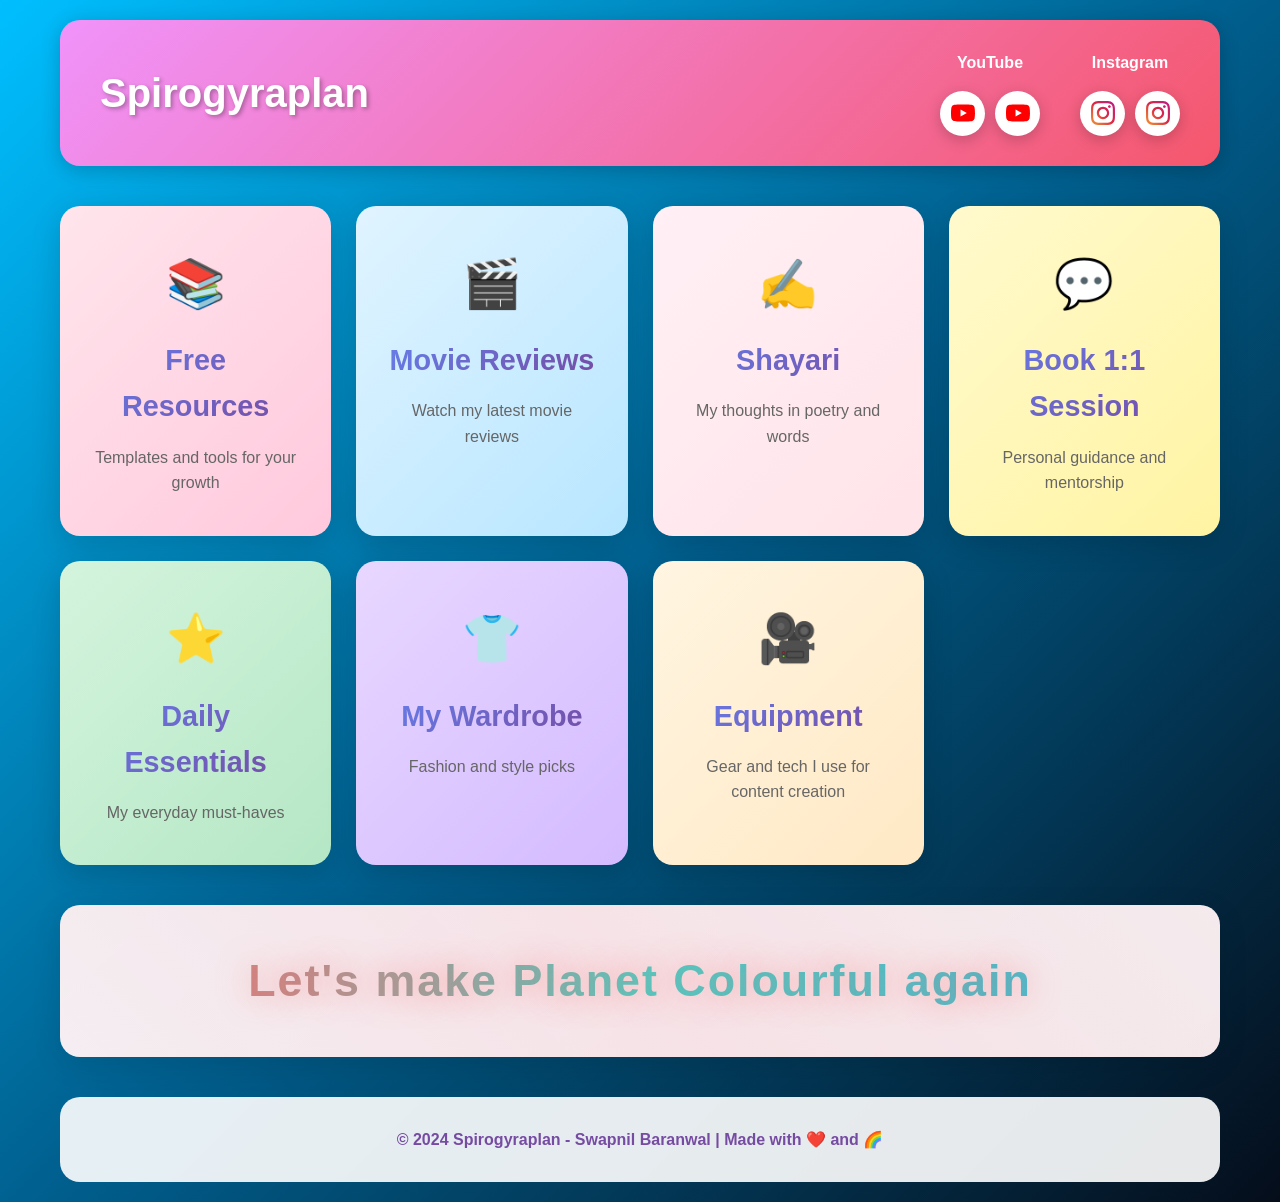
==== index.html @ debbb571 "Initial commit" ====
<!DOCTYPE html>
<html lang="en">
<head>
    <meta charset="UTF-8">
    <meta name="viewport" content="width=device-width, initial-scale=1.0">
    <title>Spirogyraplan - Swapnil Baranwal</title>
    <link rel="stylesheet" href="styles/main.css">
    <link rel="stylesheet" href="styles/cursor.css">
    <link rel="stylesheet" href="styles/festival.css">
</head>
<body>
    <!-- Custom Cursor -->
    <div class="custom-cursor" id="cursor"></div>

    <!-- Festival Popup Modal -->
    <div id="festival-popup" class="festival-modal">
        <div class="modal-content">
            <span class="modal-emoji" id="modalEmoji">🎉</span>
            <h2 class="modal-title" id="modalTitle">Festival Name</h2>
            <p class="modal-date" id="modalDate">Dates go here</p>
            <p style="margin-bottom: 20px; color: #555;">Welcome to the festival theme! Enjoy the vibe!</p>
            <button class="close-btn" onclick="closePopup()">Let's Celebrate! 🚀</button>
        </div>
    </div>

    <div class="container">
        <header>
            <h1>Spirogyraplan</h1>
            
            <div class="social-container">
                <div class="social-group">
                    <h3>YouTube</h3>
                    <div class="social-links">
                        <a href="https://www.youtube.com/@Swapnilbaranwallive" target="_blank" title="Swapnil Baranwal Live">
                            <svg fill="#FF0000" viewBox="0 0 24 24"><path d="M23.498 6.186a3.016 3.016 0 0 0-2.122-2.136C19.505 3.545 12 3.545 12 3.545s-7.505 0-9.377.505A3.017 3.017 0 0 0 .502 6.186C0 8.07 0 12 0 12s0 3.93.502 5.814a3.016 3.016 0 0 0 2.122 2.136c1.871.505 9.376.505 9.376.505s7.505 0 9.377-.505a3.015 3.015 0 0 0 2.122-2.136C24 15.93 24 12 24 12s0-3.93-.502-5.814zM9.545 15.568V8.432L15.818 12l-6.273 3.568z"/></svg>
                        </a>
                        <a href="https://www.youtube.com/@Spirogyraplan" target="_blank" title="Spirogyraplan">
                            <svg fill="#FF0000" viewBox="0 0 24 24"><path d="M23.498 6.186a3.016 3.016 0 0 0-2.122-2.136C19.505 3.545 12 3.545 12 3.545s-7.505 0-9.377.505A3.017 3.017 0 0 0 .502 6.186C0 8.07 0 12 0 12s0 3.93.502 5.814a3.016 3.016 0 0 0 2.122 2.136c1.871.505 9.376.505 9.376.505s7.505 0 9.377-.505a3.015 3.015 0 0 0 2.122-2.136C24 15.93 24 12 24 12s0-3.93-.502-5.814zM9.545 15.568V8.432L15.818 12l-6.273 3.568z"/></svg>
                        </a>
                    </div>
                </div>

                <div class="social-group">
                    <h3>Instagram</h3>
                    <div class="social-links">
                        <a href="https://www.instagram.com/baranwalswapnil_" target="_blank" title="@baranwalswapnil_">
                            <svg fill="url(#instagram-gradient)" viewBox="0 0 24 24">
                                <defs>
                                    <linearGradient id="instagram-gradient" x1="0%" y1="100%" x2="100%" y2="0%">
                                        <stop offset="0%" style="stop-color:#f09433;stop-opacity:1" />
                                        <stop offset="25%" style="stop-color:#e6683c;stop-opacity:1" />
                                        <stop offset="50%" style="stop-color:#dc2743;stop-opacity:1" />
                                        <stop offset="75%" style="stop-color:#cc2366;stop-opacity:1" />
                                        <stop offset="100%" style="stop-color:#bc1888;stop-opacity:1" />
                                    </linearGradient>
                                </defs>
                                <path d="M12 2.163c3.204 0 3.584.012 4.85.07 3.252.148 4.771 1.691 4.919 4.919.058 1.265.069 1.645.069 4.849 0 3.205-.012 3.584-.069 4.849-.149 3.225-1.664 4.771-4.919 4.919-1.266.058-1.644.07-4.85.07-3.204 0-3.584-.012-4.849-.07-3.26-.149-4.771-1.699-4.919-4.92-.058-1.265-.07-1.644-.07-4.849 0-3.204.013-3.583.07-4.849.149-3.227 1.664-4.771 4.919-4.919 1.266-.057 1.645-.069 4.849-.069zm0-2.163c-3.259 0-3.667.014-4.947.072-4.358.2-6.78 2.618-6.98 6.98-.059 1.281-.073 1.689-.073 4.948 0 3.259.014 3.668.072 4.948.2 4.358 2.618 6.78 6.98 6.98 1.281.058 1.689.072 4.948.072 3.259 0 3.668-.014 4.948-.072 4.354-.2 6.782-2.618 6.979-6.98.059-1.28.073-1.689.073-4.948 0-3.259-.014-3.667-.072-4.947-.196-4.354-2.617-6.78-6.979-6.98-1.281-.059-1.69-.073-4.949-.073zm0 5.838c-3.403 0-6.162 2.759-6.162 6.162s2.759 6.163 6.162 6.163 6.162-2.759 6.162-6.163c0-3.403-2.759-6.162-6.162-6.162zm0 10.162c-2.209 0-4-1.79-4-4 0-2.209 1.791-4 4-4s4 1.791 4 4c0 2.21-1.791 4-4 4zm6.406-11.845c-.796 0-1.441.645-1.441 1.44s.645 1.44 1.441 1.44c.795 0 1.439-.645 1.439-1.44s-.644-1.44-1.439-1.44z"/>
                            </svg>
                        </a>
                        
                        <a href="https://www.instagram.com/ldhiq" target="_blank" title="@ldhiq">
                            <svg fill="url(#instagram-gradient2)" viewBox="0 0 24 24">
                                <defs>
                                    <linearGradient id="instagram-gradient2" x1="0%" y1="100%" x2="100%" y2="0%">
                                        <stop offset="0%" style="stop-color:#f09433;stop-opacity:1" />
                                        <stop offset="25%" style="stop-color:#e6683c;stop-opacity:1" />
                                        <stop offset="50%" style="stop-color:#dc2743;stop-opacity:1" />
                                        <stop offset="75%" style="stop-color:#cc2366;stop-opacity:1" />
                                        <stop offset="100%" style="stop-color:#bc1888;stop-opacity:1" />
                                    </linearGradient>
                                </defs>
                                <path d="M12 2.163c3.204 0 3.584.012 4.85.07 3.252.148 4.771 1.691 4.919 4.919.058 1.265.069 1.645.069 4.849 0 3.205-.012 3.584-.069 4.849-.149 3.225-1.664 4.771-4.919 4.919-1.266.058-1.644.07-4.85.07-3.204 0-3.584-.012-4.849-.07-3.26-.149-4.771-1.699-4.919-4.92-.058-1.265-.07-1.644-.07-4.849 0-3.204.013-3.583.07-4.849.149-3.227 1.664-4.771 4.919-4.919 1.266-.057 1.645-.069 4.849-.069zm0-2.163c-3.259 0-3.667.014-4.947.072-4.358.2-6.78 2.618-6.98 6.98-.059 1.281-.073 1.689-.073 4.948 0 3.259.014 3.668.072 4.948.2 4.358 2.618 6.78 6.98 6.98 1.281.058 1.689.072 4.948.072 3.259 0 3.668-.014 4.948-.072 4.354-.2 6.782-2.618 6.979-6.98.059-1.28.073-1.689.073-4.948 0-3.259-.014-3.667-.072-4.947-.196-4.354-2.617-6.78-6.979-6.98-1.281-.059-1.69-.073-4.949-.073zm0 5.838c-3.403 0-6.162 2.759-6.162 6.162s2.759 6.163 6.162 6.163 6.162-2.759 6.162-6.163c0-3.403-2.759-6.162-6.162-6.162zm0 10.162c-2.209 0-4-1.79-4-4 0-2.209 1.791-4 4-4s4 1.791 4 4c0 2.21-1.791 4-4 4zm6.406-11.845c-.796 0-1.441.645-1.441 1.44s.645 1.44 1.441 1.44c.795 0 1.439-.645 1.439-1.44s-.644-1.44-1.439-1.44z"/>
                            </svg>
                        </a>
                    </div>
                </div>
            </div>
        </header>

        <!-- Home Page -->
        <div id="home" class="page active">
            <div class="nav-section">
                <div class="nav-card" onclick="window.location.href='pages/resources.html'" style="background: linear-gradient(135deg, #FFE5EC 0%, #FFC9DD 100%);">
                    <div class="icon">📚</div>
                    <h2>Free Resources</h2>
                    <p>Templates and tools for your growth</p>
                </div>

                <div class="nav-card" onclick="window.location.href='pages/movie-reviews.html'" style="background: linear-gradient(135deg, #E0F4FF 0%, #B8E6FF 100%);">
                    <div class="icon">🎬</div>
                    <h2>Movie Reviews</h2>
                    <p>Watch my latest movie reviews</p>
                </div>

                <div class="nav-card" onclick="window.location.href='pages/shayari.html'" style="background: linear-gradient(135deg, #FFF0F5 0%, #FFE4E9 100%);">
                    <div class="icon">✍️</div>
                    <h2>Shayari</h2>
                    <p>My thoughts in poetry and words</p>
                </div>

                <div class="nav-card" onclick="window.location.href='pages/booking.html'" style="background: linear-gradient(135deg, #FFFACD 0%, #FFF4A3 100%);">
                    <div class="icon">💬</div>
                    <h2>Book 1:1 Session</h2>
                    <p>Personal guidance and mentorship</p>
                </div>

                <div class="nav-card" onclick="window.location.href='pages/daily-essentials.html'" style="background: linear-gradient(135deg, #D4F4DD 0%, #B5E7C5 100%);">
                    <div class="icon">⭐</div>
                    <h2>Daily Essentials</h2>
                    <p>My everyday must-haves</p>
                </div>

                <div class="nav-card" onclick="window.location.href='pages/wardrobe.html'" style="background: linear-gradient(135deg, #E8D7FF 0%, #D4BBFF 100%);">
                    <div class="icon">👕</div>
                    <h2>My Wardrobe</h2>
                    <p>Fashion and style picks</p>
                </div>

                <div class="nav-card" onclick="window.location.href='pages/equipment.html'" style="background: linear-gradient(135deg, #FFF5E1 0%, #FFE9C5 100%);">
                    <div class="icon">🎥</div>
                    <h2>Equipment</h2>
                    <p>Gear and tech I use for content creation</p>
                </div>
            </div>
            
            <div class="colorful-text-container">
                <div class="colorful-text">Let's make Planet Colourful again</div>
            </div>
        </div>

        <footer>
            <p>© 2024 Spirogyraplan - Swapnil Baranwal | Made with ❤️ and 🌈</p>
        </footer>
    </div>


    <script src="js/cursor.js"></script>
    <script src="js/festival.js"></script>
</body>
</html>
---- styles/main.css ----
* {
    margin: 0;
    padding: 0;
    box-sizing: border-box;
}

body {
    font-family: 'Segoe UI', Tahoma, Geneva, Verdana, sans-serif;
    line-height: 1.6;
    color: #333;
    background: linear-gradient(135deg, #00bfff 0%, #005f8e 50%, #050d1a 100%);
    min-height: 100vh;
    cursor: none;
}

.container {
    max-width: 1200px;
    margin: 0 auto;
    padding: 20px;
}

header {
    background: linear-gradient(135deg, #f093fb 0%, #f5576c 100%);
    padding: 30px 40px;
    box-shadow: 0 4px 20px rgba(0,0,0,0.2);
    margin-bottom: 40px;
    border-radius: 20px;
    display: flex;
    justify-content: space-between;
    align-items: center;
    flex-wrap: wrap;
    gap: 20px;
}

h1 {
    font-size: 2.5em;
    color: white;
    text-shadow: 2px 2px 4px rgba(0,0,0,0.3);
    margin: 0;
    animation: fadeInDown 1s;
}

h1::before {
    content: '';
}

.tagline {
    font-size: 1.1em;
    color: #fff;
    max-width: 100%;
    margin: 20px 0;
    line-height: 1.8;
    font-style: italic;
    text-shadow: 1px 1px 2px rgba(0,0,0,0.2);
    font-family: 'Noto Sans Devanagari', sans-serif;
    text-align: center;
    width: 100%;
}

.social-container {
    display: flex;
    justify-content: flex-end;
    align-items: center;
    gap: 40px;
    flex-wrap: wrap;
}

.social-group {
    display: flex;
    flex-direction: column;
    align-items: center;
    gap: 10px;
}

.social-group h3 {
    color: white;
    font-size: 1em;
    margin-bottom: 5px;
}

.social-links {
    display: flex;
    gap: 10px;
    align-items: center;
}

.social-links a {
    display: flex;
    align-items: center;
    justify-content: center;
    width: 45px;
    height: 45px;
    background: white;
    border-radius: 50%;
    transition: all 0.3s;
    box-shadow: 0 4px 15px rgba(0,0,0,0.2);
}

.social-links a:hover {
    transform: translateY(-5px) scale(1.1);
    box-shadow: 0 6px 25px rgba(0,0,0,0.3);
}

.social-links a svg {
    width: 24px;
    height: 24px;
}

.page {
    display: none;
}

.page.active {
    display: block;
    animation: fadeInUp 0.6s;
}

.nav-section {
    display: grid;
    grid-template-columns: repeat(auto-fit, minmax(250px, 1fr));
    gap: 25px;
    margin-bottom: 40px;
}

.nav-card {
    background: linear-gradient(135deg, #e0f0ff 0%, #4fc3f7 50%, #0277bd 100%);
    padding: 40px 30px;
    border-radius: 20px;
    text-align: center;
    cursor: pointer;
    transition: all 0.3s;
    box-shadow: 0 8px 30px rgba(0,0,0,0.15);
}

.nav-card:hover {
    transform: translateY(-10px);
    box-shadow: 0 12px 40px rgba(0,0,0,0.2);
}

.nav-card h2 {
    font-size: 1.8em;
    margin-bottom: 15px;
    background: linear-gradient(135deg, #667eea 0%, #764ba2 100%);
    -webkit-background-clip: text;
    -webkit-text-fill-color: transparent;
    background-clip: text;
}

.nav-card p {
    color: #666;
    font-size: 1em;
}

.nav-card .icon {
    font-size: 3em;
    margin-bottom: 15px;
}

section {
    background: linear-gradient(160deg, #f0f4ff 0%, #dce8ff 40%, #c3d4ff 100%);
    padding: 40px;
    border-radius: 20px;
    box-shadow: 0 8px 30px rgba(0,0,0,0.12);
}

.back-btn {
    display: inline-block;
    padding: 12px 30px;
    background: linear-gradient(135deg, #667eea 0%, #764ba2 100%);
    color: white;
    text-decoration: none;
    border-radius: 25px;
    font-weight: bold;
    margin-bottom: 30px;
    transition: all 0.3s;
    cursor: pointer;
    border: none;
    font-size: 1em;
}

.back-btn:hover {
    transform: translateY(-3px);
    box-shadow: 0 6px 20px rgba(102, 126, 234, 0.4);
}

h2 {
    font-size: 2.2em;
    margin-bottom: 25px;
    background: linear-gradient(135deg, #667eea 0%, #764ba2 100%);
    -webkit-background-clip: text;
    -webkit-text-fill-color: transparent;
    background-clip: text;
}

.item-grid {
    display: grid;
    grid-template-columns: repeat(auto-fit, minmax(280px, 1fr));
    gap: 25px;
    margin-top: 30px;
}

.item-card {
    background: rgba(255, 255, 255, 0.7);
    backdrop-filter: blur(10px);
    border: 1px solid rgba(255, 255, 255, 0.5);
    padding: 25px;
    border-radius: 15px;
    box-shadow: 0 4px 15px rgba(0,0,0,0.12);
    transition: all 0.3s;
}

.item-card:hover {
    transform: translateY(-5px);
    box-shadow: 0 8px 25px rgba(0,0,0,0.2);
}

.item-card h3 {
    color: #764ba2;
    margin-bottom: 10px;
    font-size: 1.3em;
}

.item-card p {
    color: #555;
    margin-bottom: 15px;
}

.item-card a {
    display: inline-block;
    padding: 10px 25px;
    background: linear-gradient(135deg, #667eea 0%, #764ba2 100%);
    color: white;
    text-decoration: none;
    border-radius: 25px;
    font-weight: bold;
    transition: all 0.3s;
}

.item-card a:hover {
    transform: scale(1.05);
    box-shadow: 0 4px 15px rgba(102, 126, 234, 0.4);
}

.resource-card {
    background: rgba(255, 255, 255, 0.7);
    backdrop-filter: blur(10px);
    border: 1px solid rgba(255, 255, 255, 0.5);
    padding: 25px;
    border-radius: 15px;
    box-shadow: 0 4px 15px rgba(0,0,0,0.12);
    transition: all 0.3s;
}

.resource-card:hover {
    transform: translateY(-5px);
    box-shadow: 0 8px 25px rgba(0,0,0,0.2);
}

.resource-grid {
    display: grid;
    grid-template-columns: repeat(auto-fit, minmax(280px, 1fr));
    gap: 25px;
    margin-top: 30px;
}

.resource-card h3 {
    color: #667eea;
    margin-bottom: 10px;
}

.download-btn {
    display: inline-block;
    margin-top: 10px;
    padding: 12px 30px;
    background: linear-gradient(135deg, #f093fb 0%, #f5576c 100%);
    color: white;
    text-decoration: none;
    border-radius: 25px;
    font-weight: bold;
    transition: all 0.3s;
}

.download-btn:hover {
    transform: scale(1.05);
    box-shadow: 0 4px 15px rgba(245, 87, 108, 0.4);
}

.booking-content {
    text-align: center;
}

.booking-content p {
    font-size: 1.1em;
    margin: 20px 0;
    color: #555;
}

.cta-button {
    display: inline-block;
    padding: 18px 45px;
    background: linear-gradient(135deg, #667eea 0%, #764ba2 100%);
    color: white;
    text-decoration: none;
    border-radius: 50px;
    font-size: 1.2em;
    font-weight: bold;
    transition: all 0.3s;
    box-shadow: 0 6px 20px rgba(102, 126, 234, 0.3);
}

.cta-button:hover {
    transform: translateY(-3px);
    box-shadow: 0 8px 30px rgba(102, 126, 234, 0.5);
}

.movie-card {
    background: linear-gradient(160deg, #f3e8ff 0%, #c084fc 55%, #7c3aed 100%);
    border-radius: 15px;
    overflow: hidden;
    box-shadow: 0 4px 15px rgba(0,0,0,0.15);
    transition: all 0.3s;
}

.movie-card:hover {
    transform: translateY(-5px);
    box-shadow: 0 8px 25px rgba(0,0,0,0.2);
}

.movie-card img {
    width: 100%;
    aspect-ratio: 2 / 3;
    object-fit: contain;
    background: #111;
    display: block;
}

.movie-info {
    padding: 20px;
}

.movie-info h3 {
    color: #764ba2;
    margin-bottom: 10px;
}

.star-rating {
    display: inline-flex;
    gap: 3px;
    margin: 10px 0;
}

.star {
    position: relative;
    display: inline-block;
    font-size: 2.2em;
    font-weight: 900;
    color: #ddd;
    line-height: 1;
}

.star.filled {
    color: #FFD700;
}

/* Half star: base is grey, left half shown in gold via ::before */
.star.half {
    color: #ddd;
}

.star.half::before {
    content: '★';
    position: absolute;
    left: 0;
    top: 0;
    width: 50%;
    overflow: hidden;
    color: #FFD700;
}

.movie-info a {
    display: inline-block;
    margin-top: 10px;
    padding: 10px 25px;
    background: linear-gradient(135deg, #667eea 0%, #764ba2 100%);
    color: white;
    text-decoration: none;
    border-radius: 25px;
    font-weight: bold;
    transition: all 0.3s;
}

.movie-info a:hover {
    transform: scale(1.05);
    box-shadow: 0 4px 15px rgba(102, 126, 234, 0.4);
}

/* ── MOVIE SEARCH ─────────────────────────────────────── */
.search-wrapper {
    position: relative;
    margin-bottom: 30px;
}

.search-input {
    width: 100%;
    padding: 16px 52px 16px 20px;
    font-size: 1.05em;
    border: 2px solid #e0e0e0;
    border-radius: 50px;
    outline: none;
    transition: border-color 0.3s, box-shadow 0.3s;
    font-family: inherit;
}

.search-input:focus {
    border-color: #667eea;
    box-shadow: 0 0 0 4px rgba(102,126,234,0.15);
}

.search-icon {
    position: absolute;
    right: 20px;
    top: 50%;
    transform: translateY(-50%);
    font-size: 1.2em;
    pointer-events: none;
}

.suggestions-box {
    position: absolute;
    top: calc(100% + 6px);
    left: 0;
    right: 0;
    background: white;
    border: 1.5px solid #e0e0e0;
    border-radius: 16px;
    box-shadow: 0 8px 30px rgba(0,0,0,0.12);
    z-index: 100;
    overflow: hidden;
    display: none;
}

.suggestion-item {
    padding: 13px 20px;
    cursor: pointer;
    font-size: 0.98em;
    color: #333;
    transition: background 0.15s;
    border-bottom: 1px solid #f5f5f5;
}

.suggestion-item:last-child { border-bottom: none; }

.suggestion-item:hover,
.suggestion-item.active {
    background: linear-gradient(135deg, #667eea22, #764ba222);
    color: #667eea;
}

.suggestion-item mark {
    background: none;
    color: #764ba2;
    font-weight: 700;
}

.no-results {
    text-align: center;
    padding: 40px 20px;
    color: #aaa;
    font-size: 1.1em;
    display: none;
}

.movie-card.hidden { display: none; }

.colorful-text-container {
    text-align: center;
    margin-top: 40px;
    padding: 40px;
    background: rgba(255,255,255,0.95);
    border-radius: 20px;
    box-shadow: 0 8px 30px rgba(0,0,0,0.1);
    overflow: hidden;
    position: relative;
}

.colorful-text-container::before {
    content: '';
    position: absolute;
    top: -50%;
    left: -50%;
    width: 200%;
    height: 200%;
    background: linear-gradient(
        45deg,
        transparent,
        rgba(255, 182, 193, 0.3),
        transparent
    );
    animation: shimmer 3s infinite;
}

.colorful-text {
    font-size: 2.8em;
    font-weight: bold;
    background: linear-gradient(
        90deg,
        #FF6B6B 0%,
        #4ECDC4 16.66%,
        #45B7D1 33.33%,
        #FFA07A 50%,
        #98D8C8 66.66%,
        #F7DC6F 83.33%,
        #FF6B6B 100%
    );
    background-size: 300% 100%;
    -webkit-background-clip: text;
    -webkit-text-fill-color: transparent;
    background-clip: text;
    animation: rainbowFlow 8s linear infinite;
    position: relative;
    text-shadow: 0 0 30px rgba(255, 107, 107, 0.5);
    letter-spacing: 2px;
}

@keyframes rainbowFlow {
    0% {
        background-position: 0% 50%;
    }
    100% {
        background-position: 300% 50%;
    }
}

@keyframes shimmer {
    0% {
        transform: translateX(-50%) translateY(-50%) rotate(0deg);
    }
    100% {
        transform: translateX(50%) translateY(50%) rotate(360deg);
    }
}

footer {
    text-align: center;
    padding: 30px;
    background: rgba(255,255,255,0.9);
    margin-top: 40px;
    border-radius: 20px;
    color: #764ba2;
    font-weight: bold;
}

@keyframes fadeInDown {
    from {
        opacity: 0;
        transform: translateY(-30px);
    }
    to {
        opacity: 1;
        transform: translateY(0);
    }
}

@keyframes fadeInUp {
    from {
        opacity: 0;
        transform: translateY(30px);
    }
    to {
        opacity: 1;
        transform: translateY(0);
    }
}

@media (max-width: 768px) {
    h1 {
        font-size: 2em;
    }
    
    h2 {
        font-size: 1.6em;
    }

    .item-grid, .nav-section {
        grid-template-columns: 1fr;
    }

    section {
        padding: 25px;
    }

    .social-container {
        gap: 30px;
    }

    .colorful-text {
        font-size: 1.8em;
    }
}
---- styles/cursor.css ----
.custom-cursor {
    display: none;
}

.cursor-trail {
    position: fixed;
    pointer-events: none;
    z-index: 9999;
    font-size: 20px;
    animation: trail-fade 1s ease-out forwards;
    transform: translate(-50%, -50%);
}

@keyframes trail-fade {
    0% {
        opacity: 1;
        transform: translate(-50%, -50%) scale(1);
    }
    100% {
        opacity: 0;
        transform: translate(-50%, -20px) scale(0.5);
    }
}
---- styles/festival.css ----
.festival-modal {
    display: none;
    position: fixed;
    top: 0;
    left: 0;
    width: 100%;
    height: 100%;
    background: rgba(0, 0, 0, 0.5);
    z-index: 10001;
    justify-content: center;
    align-items: center;
    backdrop-filter: blur(5px);
    cursor: auto;
}

.modal-content {
    background: white;
    padding: 40px;
    border-radius: 20px;
    text-align: center;
    max-width: 500px;
    width: 90%;
    box-shadow: 0 10px 40px rgba(0,0,0,0.3);
    animation: popIn 0.5s cubic-bezier(0.175, 0.885, 0.32, 1.275);
    position: relative;
    border: 4px solid transparent;
    background-clip: padding-box;
}

.modal-content::before {
    content: '';
    position: absolute;
    top: -4px; 
    bottom: -4px; 
    left: -4px; 
    right: -4px;
    background: linear-gradient(45deg, #ff0055, #00ffff, #ffcc00);
    z-index: -1;
    border-radius: 22px;
}

.modal-emoji {
    font-size: 4em;
    display: block;
    margin-bottom: 10px;
    animation: bounce 2s infinite;
}

.modal-title {
    font-size: 2em;
    color: #333;
    margin-bottom: 10px;
    font-weight: 800;
}

.modal-date {
    color: #666;
    margin-bottom: 20px;
    font-size: 1.1em;
}

.close-btn {
    background: linear-gradient(135deg, #667eea 0%, #764ba2 100%);
    color: white;
    border: none;
    padding: 10px 30px;
    border-radius: 25px;
    font-size: 1.1em;
    cursor: pointer;
    transition: transform 0.2s;
}

.close-btn:hover {
    transform: scale(1.05);
}

@keyframes popIn {
    from { 
        transform: scale(0.5); 
        opacity: 0; 
    }
    to { 
        transform: scale(1); 
        opacity: 1; 
    }
}

@keyframes bounce {
    0%, 20%, 50%, 80%, 100% {
        transform: translateY(0);
    }
    40% {
        transform: translateY(-20px);
    }
    60% {
        transform: translateY(-10px);
    }
}

/* ── Scroll Emoji Particles ────────────────────────────────────────────────── */
.scroll-emoji-particle {
    position: fixed;
    pointer-events: none;
    user-select: none;
    z-index: 99999;
    animation: scrollEmojiFloat 1s ease-out forwards;
    transform-origin: center bottom;
    line-height: 1;
    --drift: 0px;
}

@keyframes scrollEmojiFloat {
    0% {
        opacity: 1;
        transform: translateY(0) translateX(0) scale(1) rotate(0deg);
    }
    60% {
        opacity: 0.8;
        transform: translateY(-90px) translateX(calc(var(--drift) * 0.6)) scale(1.1) rotate(8deg);
    }
    100% {
        opacity: 0;
        transform: translateY(-150px) translateX(var(--drift)) scale(0.6) rotate(20deg);
    }
}
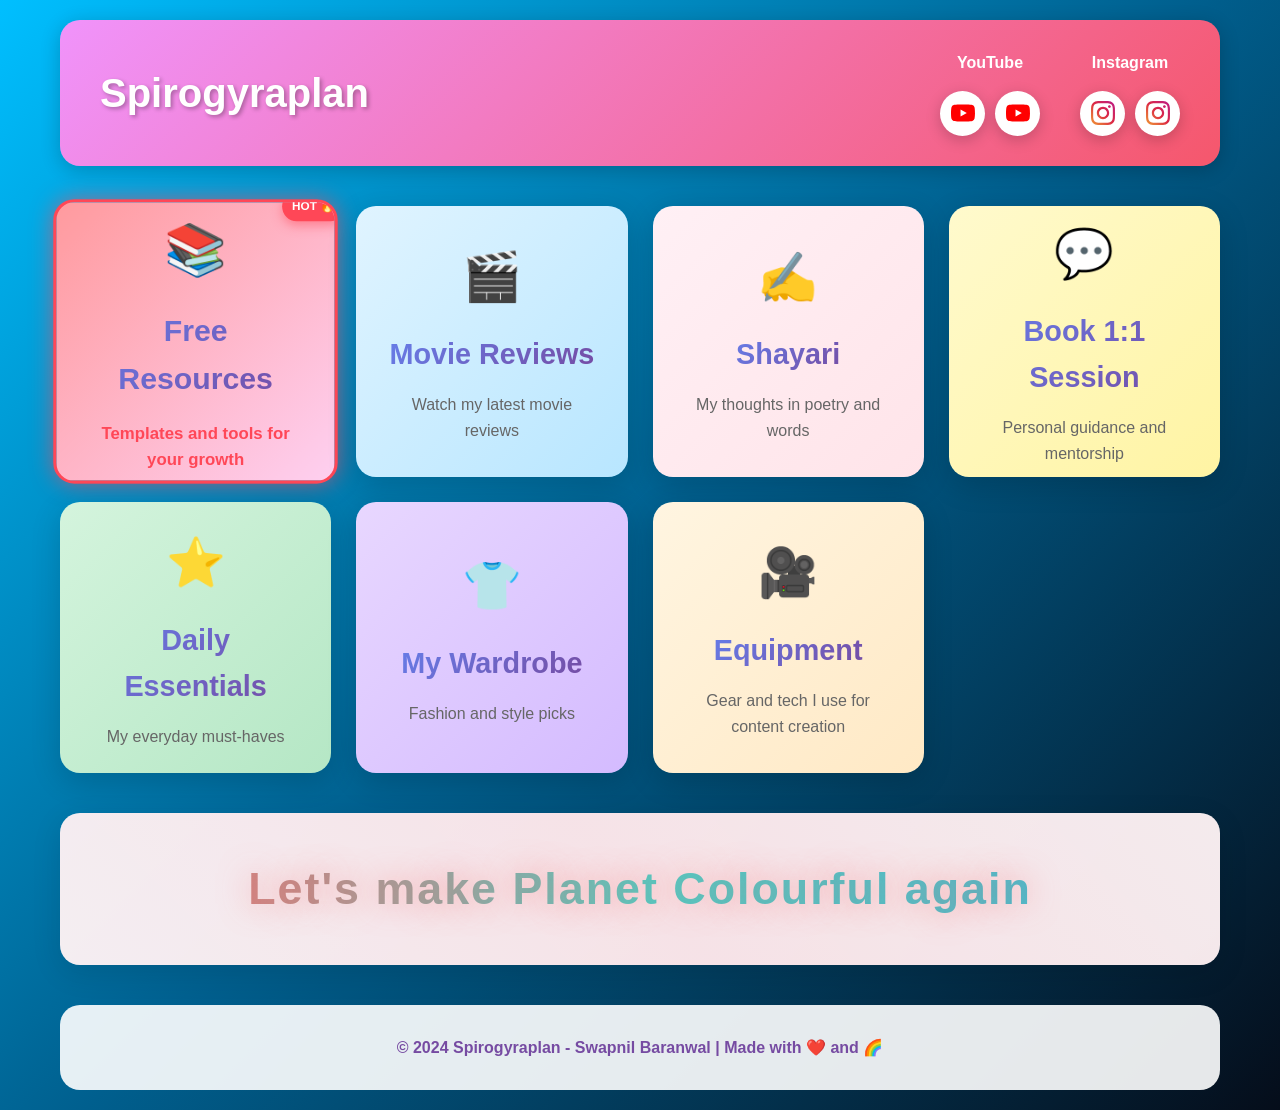
==== commit f48bb66c: "updated website" ====
--- a/index.html
+++ b/index.html
@@ -80,10 +80,11 @@
         <!-- Home Page -->
         <div id="home" class="page active">
             <div class="nav-section">
-                <div class="nav-card" onclick="window.location.href='pages/resources.html'" style="background: linear-gradient(135deg, #FFE5EC 0%, #FFC9DD 100%);">
+                <div class="nav-card" onclick="window.location.href='pages/resources.html'" style="background: linear-gradient(135deg, #ff9a9e 0%, #fecfef 99%, #fecfef 100%); border: 3px solid #ff4757; box-shadow: 0 0 20px rgba(255, 71, 87, 0.6); position: relative; transform: scale(1.05);">
                     <div class="icon">📚</div>
+                    <div style="position: absolute; top: -10px; right: -10px; background: #ff4757; color: white; padding: 5px 10px; border-radius: 20px; font-size: 0.7em; font-weight: bold; box-shadow: 0 4px 10px rgba(255,71,87,0.5); z-index: 10;">HOT 🔥</div>
                     <h2>Free Resources</h2>
-                    <p>Templates and tools for your growth</p>
+                    <p style="color: #ff4757; font-weight: 600;">Templates and tools for your growth</p>
                 </div>
 
                 <div class="nav-card" onclick="window.location.href='pages/movie-reviews.html'" style="background: linear-gradient(135deg, #E0F4FF 0%, #B8E6FF 100%);">
--- a/styles/main.css
+++ b/styles/main.css
@@ -10,7 +10,6 @@
     color: #333;
     background: linear-gradient(135deg, #00bfff 0%, #005f8e 50%, #050d1a 100%);
     min-height: 100vh;
-    cursor: none;
 }
 
 .container {
@@ -130,6 +129,13 @@
     cursor: pointer;
     transition: all 0.3s;
     box-shadow: 0 8px 30px rgba(0,0,0,0.15);
+    aspect-ratio: 1 / 1;
+    display: flex;
+    flex-direction: column;
+    justify-content: center;
+    align-items: center;
+    overflow: hidden;
+    position: relative;
 }
 
 .nav-card:hover {
@@ -207,6 +213,23 @@
     border-radius: 15px;
     box-shadow: 0 4px 15px rgba(0,0,0,0.12);
     transition: all 0.3s;
+    aspect-ratio: 1 / 1;
+    display: flex;
+    flex-direction: column;
+    justify-content: space-between;
+    align-items: center;
+    text-align: center;
+    overflow: hidden;
+    position: relative;
+}
+
+.item-card img {
+    height: auto !important;
+    max-height: 110px !important;
+    width: auto !important;
+    max-width: 100% !important;
+    object-fit: contain !important;
+    margin-bottom: 5px !important;
 }
 
 .item-card:hover {
@@ -249,6 +272,14 @@
     border-radius: 15px;
     box-shadow: 0 4px 15px rgba(0,0,0,0.12);
     transition: all 0.3s;
+    aspect-ratio: 1 / 1;
+    display: flex;
+    flex-direction: column;
+    justify-content: space-between;
+    align-items: center;
+    text-align: center;
+    overflow: hidden;
+    position: relative;
 }
 
 .resource-card:hover {
@@ -596,4 +627,25 @@
     .colorful-text {
         font-size: 1.8em;
     }
-}+}
+.highlight-card {
+    border: 2px solid #fff;
+    animation: pulse-glow 2s infinite;
+    transform: scale(1.02);
+}
+
+.highlight-card:hover {
+    transform: scale(1.05) translateY(-10px);
+}
+
+@keyframes pulse-glow {
+    0% {
+        box-shadow: 0 0 0 0 rgba(255, 105, 180, 0.6), 0 8px 30px rgba(0,0,0,0.15);
+    }
+    70% {
+        box-shadow: 0 0 0 15px rgba(255, 105, 180, 0), 0 8px 30px rgba(0,0,0,0.15);
+    }
+    100% {
+        box-shadow: 0 0 0 0 rgba(255, 105, 180, 0), 0 8px 30px rgba(0,0,0,0.15);
+    }
+}
--- a/styles/cursor.css
+++ b/styles/cursor.css
@@ -1,5 +1,5 @@
 .custom-cursor {
-    display: none;
+    display: none !important;
 }
 
 .cursor-trail {
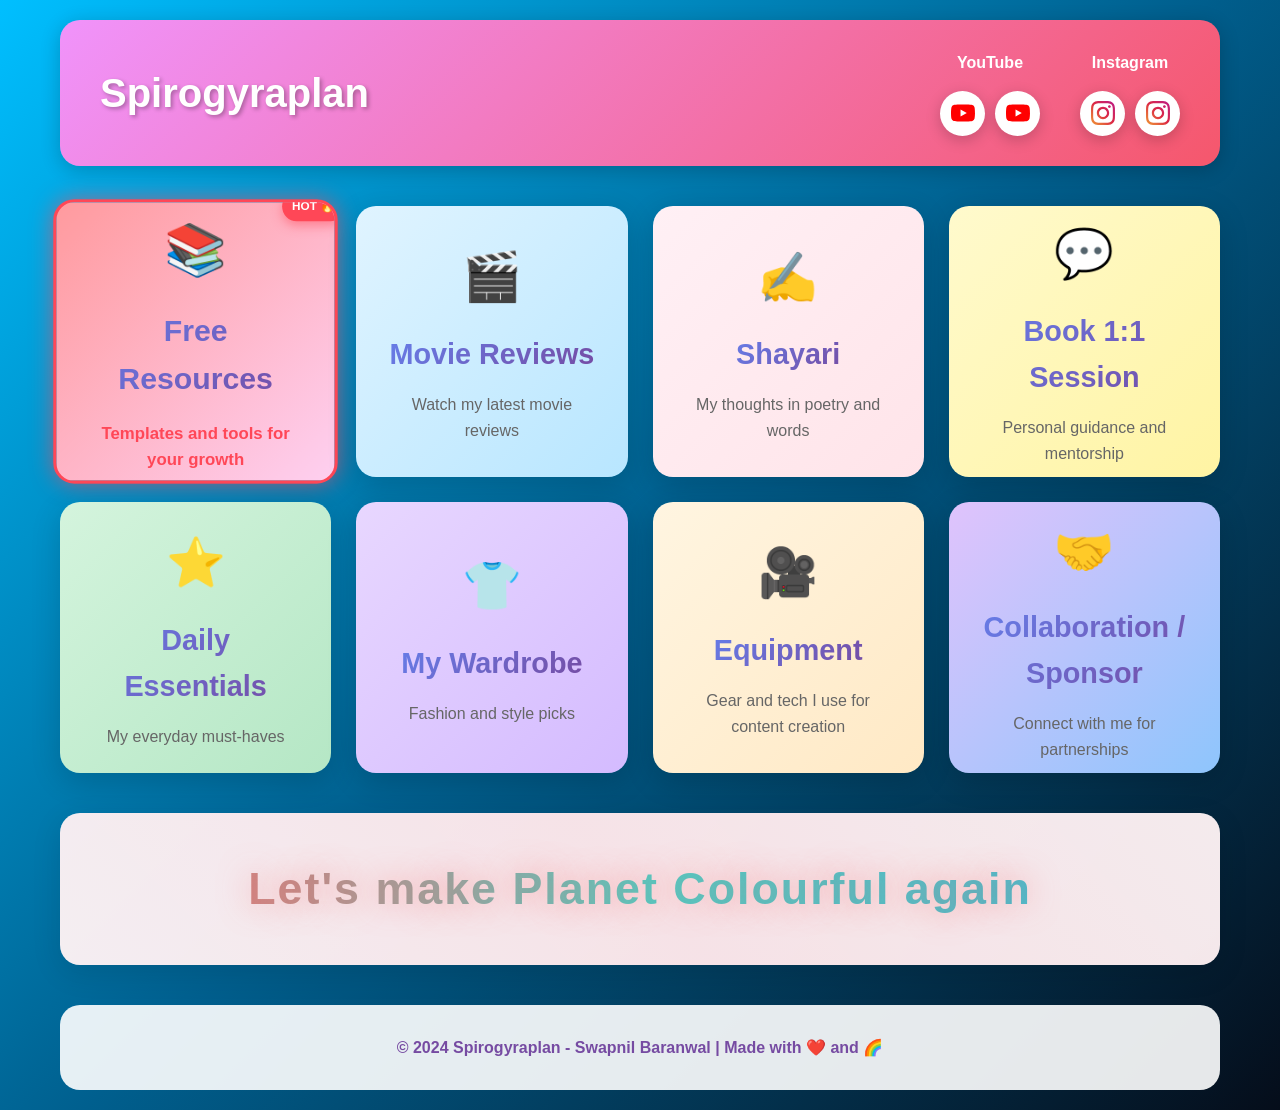
==== commit 0b223f30: "fixed navbar bug" ====
--- a/index.html
+++ b/index.html
@@ -122,6 +122,12 @@
                     <h2>Equipment</h2>
                     <p>Gear and tech I use for content creation</p>
                 </div>
+
+                <div class="nav-card" onclick="window.location.href='pages/collaboration.html'" style="background: linear-gradient(135deg, #e0c3fc 0%, #8ec5fc 100%);">
+                    <div class="icon">🤝</div>
+                    <h2>Collaboration / Sponsor</h2>
+                    <p>Connect with me for partnerships</p>
+                </div>
             </div>
             
             <div class="colorful-text-container">
